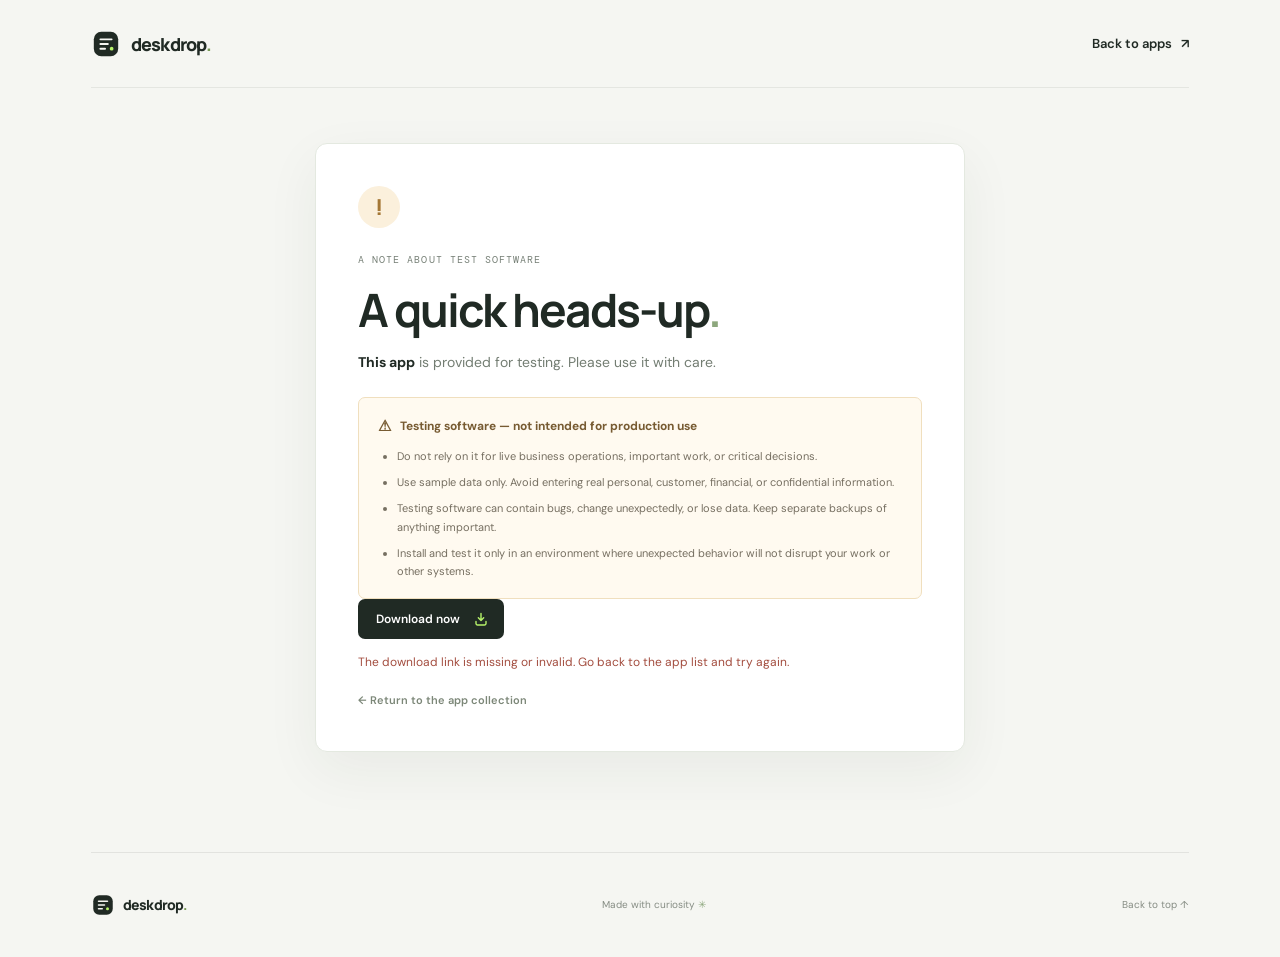
==== download.html @ 0772ec6a "download page" ====
<!doctype html>
<html lang="en">
  <head>
    <meta charset="utf-8">
    <meta name="viewport" content="width=device-width, initial-scale=1">
    <meta name="theme-color" content="#f5f6f2">
    <meta name="robots" content="noindex">
    <title>Before you download — Deskdrop</title>
    <link rel="preconnect" href="https://fonts.googleapis.com">
    <link rel="preconnect" href="https://fonts.gstatic.com" crossorigin>
    <link
      href="https://fonts.googleapis.com/css2?family=DM+Mono:wght@400;500&family=DM+Sans:wght@400;500;600;700&family=Manrope:wght@400;500;600;700;800&display=swap"
      rel="stylesheet"
    >
    <link rel="stylesheet" href="styles.css">
    <script src="download.js" defer></script>
  </head>
  <body id="top" class="download-page">
    <div class="site-shell">
      <header class="topbar">
        <a class="brand" href="./" aria-label="Deskdrop home">
          <span class="brand-mark" aria-hidden="true">
            <svg viewBox="0 0 32 32" fill="none">
              <rect x="3" y="3" width="26" height="26" rx="8" fill="currentColor"></rect>
              <path d="M10 11h12M10 16h8M10 21h5" stroke="#F5F6F2" stroke-width="2" stroke-linecap="round"></path>
              <circle cx="22" cy="21" r="2" fill="#B6F36A"></circle>
            </svg>
          </span>
          <span>deskdrop<span class="brand-period">.</span></span>
        </a>
        <a class="topbar-link" href="./">Back to apps <span aria-hidden="true">↗</span></a>
      </header>

      <main class="download-main">
        <section class="reminder-card" aria-labelledby="reminder-title">
          <div class="reminder-icon" aria-hidden="true">!</div>
          <div class="eyebrow section-eyebrow">A NOTE ABOUT TEST SOFTWARE</div>
          <h1 id="reminder-title">A quick heads-up<span>.</span></h1>
          <p class="reminder-intro">
            <strong id="app-name">This app</strong> is provided for testing. Please use it with care.
          </p>

          <div class="testing-notice">
            <div class="notice-title"><span aria-hidden="true">⚠</span> Testing software — not intended for production use</div>
            <ul>
              <li>Do not rely on it for live business operations, important work, or critical decisions.</li>
              <li>Use sample data only. Avoid entering real personal, customer, financial, or confidential information.</li>
              <li>Testing software can contain bugs, change unexpectedly, or lose data. Keep separate backups of anything important.</li>
              <li>Install and test it only in an environment where unexpected behavior will not disrupt your work or other systems.</li>
            </ul>
          </div>

          <p class="download-status" id="download-status" role="status" aria-live="polite">
            Your download will start automatically in <span id="countdown">8</span> seconds.
          </p>
          <div class="download-actions">
            <a class="hero-cta download-now" id="download-now" href="#">
              Download now
              <svg aria-hidden="true" viewBox="0 0 16 16" fill="none">
                <path d="M8 2.5v7m0 0 2.7-2.7M8 9.5 5.3 6.8M3 10.5v2A1.5 1.5 0 0 0 4.5 14h7a1.5 1.5 0 0 0 1.5-1.5v-2" stroke="currentColor" stroke-width="1.4" stroke-linecap="round" stroke-linejoin="round"></path>
              </svg>
            </a>
            <button class="cancel-download" id="cancel-download" type="button">Cancel automatic download</button>
          </div>
          <p class="download-error" id="download-error" role="alert" hidden>
            The download link is missing or invalid. Go back to the app list and try again.
          </p>
          <a class="return-link" href="./">← Return to the app collection</a>
        </section>
      </main>

      <footer class="footer">
        <a class="brand footer-brand" href="./">
          <span class="brand-mark" aria-hidden="true">
            <svg viewBox="0 0 32 32" fill="none">
              <rect x="3" y="3" width="26" height="26" rx="8" fill="currentColor"></rect>
              <path d="M10 11h12M10 16h8M10 21h5" stroke="#F5F6F2" stroke-width="2" stroke-linecap="round"></path>
              <circle cx="22" cy="21" r="2" fill="#B6F36A"></circle>
            </svg>
          </span>
          <span>deskdrop<span class="brand-period">.</span></span>
        </a>
        <p>Made with curiosity <span aria-hidden="true">✳</span></p>
        <a class="back-to-top" href="#top">Back to top ↑</a>
      </footer>
    </div>
  </body>
</html>
---- styles.css ----
:root {
  color-scheme: light;
  --ink: #202a24;
  --muted: #788078;
  --paper: #f5f6f2;
  --card: #fff;
  --line: #e5e9e1;
  --green: #b6f36a;
  --deep-green: #314735;
  --mono: "DM Mono", monospace;
  --sans: "DM Sans", sans-serif;
  --display: "Manrope", sans-serif;
}

* {
  box-sizing: border-box;
}

html {
  scroll-behavior: smooth;
}

body {
  margin: 0;
  background: var(--paper);
  color: var(--ink);
  font-family: var(--sans);
  -webkit-font-smoothing: antialiased;
}

a {
  color: inherit;
  text-decoration: none;
}

button,
input {
  font: inherit;
}

.site-shell {
  max-width: 1440px;
  margin: 0 auto;
  padding: 0 7.1%;
}

.topbar {
  height: 88px;
  display: flex;
  align-items: center;
  justify-content: space-between;
  border-bottom: 1px solid rgba(32, 42, 36, 0.08);
}

.brand {
  display: inline-flex;
  align-items: center;
  gap: 10px;
  font-family: var(--display);
  font-size: 18px;
  font-weight: 800;
  letter-spacing: -0.8px;
}

.brand-mark {
  width: 30px;
  height: 30px;
  color: var(--ink);
}

.brand-mark svg {
  display: block;
  width: 100%;
  height: 100%;
}

.brand-period {
  color: #789a56;
}

.topbar-link {
  display: inline-flex;
  align-items: center;
  gap: 9px;
  font-size: 13px;
  font-weight: 600;
  transition: color 160ms ease;
}

.topbar-link:hover,
.back-to-top:hover {
  color: #668747;
}

.topbar-link svg {
  width: 16px;
  height: 16px;
}

.hero {
  position: relative;
  min-height: 492px;
  display: flex;
  align-items: center;
  overflow: hidden;
}

.hero-copy {
  position: relative;
  z-index: 1;
  width: 55%;
  padding: 54px 0 76px;
}

.eyebrow {
  display: flex;
  align-items: center;
  gap: 9px;
  color: #778077;
  font-family: var(--mono);
  font-size: 10px;
  letter-spacing: 1.05px;
  text-transform: uppercase;
}

.status-dot {
  width: 7px;
  height: 7px;
  border-radius: 50%;
  background: #8eb866;
  box-shadow: 0 0 0 4px rgba(142, 184, 102, 0.13);
}

h1,
h2,
h3,
p {
  margin-top: 0;
}

.hero h1 {
  margin: 22px 0 17px;
  font-family: var(--display);
  font-size: clamp(48px, 6vw, 76px);
  font-weight: 700;
  letter-spacing: -5px;
  line-height: 1.04;
}

.hero h1 span {
  color: #8da77d;
}

.hero-description {
  max-width: 405px;
  margin-bottom: 28px;
  color: #747d74;
  font-size: 15px;
  line-height: 1.75;
}

.hero-cta {
  display: inline-flex;
  align-items: center;
  gap: 20px;
  padding: 12px 15px 12px 18px;
  border-radius: 7px;
  background: var(--ink);
  color: white;
  font-size: 12px;
  font-weight: 600;
  transition: transform 160ms ease, background 160ms ease;
}

.hero-cta:hover {
  transform: translateY(-2px);
  background: #38453b;
}

.hero-cta span {
  color: var(--green);
  font-size: 16px;
}

.hero-art {
  position: absolute;
  top: 36px;
  right: 1%;
  width: min(43%, 475px);
  aspect-ratio: 1;
  display: grid;
  place-items: center;
}

.orbit {
  position: absolute;
  border: 1px solid rgba(125, 151, 113, 0.2);
  border-radius: 50%;
}

.orbit-one {
  width: 87%;
  height: 87%;
}

.orbit-two {
  width: 68%;
  height: 68%;
}

.orbit-three {
  width: 49%;
  height: 49%;
  background: rgba(229, 236, 223, 0.45);
}

.orbit-center {
  position: relative;
  z-index: 1;
  width: 42%;
  filter: drop-shadow(0 18px 18px rgba(34, 48, 36, 0.13));
  transform: rotate(-8deg);
}

.orbit-center svg {
  display: block;
  width: 100%;
}

.art-spark {
  position: absolute;
  color: #91ad7d;
}

.spark-one {
  top: 13%;
  right: 18%;
  font-size: 26px;
}

.spark-two {
  bottom: 20%;
  left: 14%;
  color: #d09c63;
  font-size: 21px;
}

.art-label {
  position: absolute;
  right: 0;
  bottom: 18%;
  color: #8b9388;
  font-family: var(--mono);
  font-size: 9px;
  letter-spacing: 0.5px;
  transform: rotate(-7deg);
}

.hero-note {
  position: absolute;
  right: 0;
  bottom: 29px;
  left: 0;
  display: flex;
  gap: 13px;
  color: #959b92;
  font-family: var(--mono);
  font-size: 9px;
  letter-spacing: 1px;
}

.hero-note span:first-child {
  color: #9bad8c;
}

.collection {
  padding: 76px 0 82px;
  border-top: 1px solid rgba(32, 42, 36, 0.09);
}

.section-heading {
  display: flex;
  align-items: flex-end;
  justify-content: space-between;
  margin-bottom: 30px;
}

.section-eyebrow {
  margin-bottom: 12px;
}

.section-heading h2 {
  margin: 0;
  font-family: var(--display);
  font-size: clamp(27px, 3vw, 36px);
  font-weight: 700;
  letter-spacing: -1.8px;
}

.section-heading h2 span {
  color: #8da77d;
}

.collection-count {
  margin: 0 2px 5px 0;
  color: #828a81;
  font-family: var(--mono);
  font-size: 10px;
  letter-spacing: 0.8px;
}

.toolbar {
  display: flex;
  align-items: center;
  justify-content: space-between;
  gap: 20px;
  margin-bottom: 24px;
}

.filters {
  display: flex;
  flex-wrap: wrap;
  gap: 7px;
}

.filter-button {
  padding: 8px 13px;
  border: 1px solid transparent;
  border-radius: 5px;
  background: transparent;
  color: #798078;
  cursor: pointer;
  font-size: 11px;
  font-weight: 600;
  transition: background 150ms ease, color 150ms ease, border-color 150ms ease;
}

.filter-button:hover {
  color: var(--ink);
}

.filter-button.is-active {
  border-color: var(--ink);
  background: var(--ink);
  color: white;
}

.search-box {
  width: 220px;
  min-width: 180px;
  height: 39px;
  display: flex;
  align-items: center;
  gap: 9px;
  padding: 0 10px;
  border: 1px solid #e0e5dc;
  border-radius: 5px;
  background: rgba(255, 255, 255, 0.62);
  color: #899187;
}

.search-box:focus-within {
  border-color: #a9bb9b;
  box-shadow: 0 0 0 3px rgba(142, 184, 102, 0.1);
}

.search-box svg {
  width: 17px;
  height: 17px;
  flex: 0 0 auto;
}

.search-box input {
  width: 100%;
  min-width: 0;
  padding: 0;
  border: 0;
  outline: 0;
  background: transparent;
  color: var(--ink);
  font-size: 11px;
}

.search-box input::placeholder {
  color: #a0a69f;
}

.search-box kbd {
  display: grid;
  width: 17px;
  height: 19px;
  flex: 0 0 auto;
  place-items: center;
  border: 1px solid #e3e7e0;
  border-radius: 3px;
  color: #9aa197;
  font-family: var(--mono);
  font-size: 10px;
}

.app-grid {
  display: grid;
  grid-template-columns: repeat(3, minmax(0, 1fr));
  gap: 16px;
}

.app-card {
  min-height: 242px;
  display: flex;
  flex-direction: column;
  padding: 19px 19px 16px;
  border: 1px solid #e8ebe5;
  border-radius: 8px;
  background: var(--card);
  transition: transform 180ms ease, box-shadow 180ms ease, border-color 180ms ease;
}

.app-card:hover {
  transform: translateY(-3px);
  border-color: #d9e1d2;
  box-shadow: 0 12px 28px rgba(39, 54, 40, 0.06);
}

.card-topline {
  display: flex;
  align-items: flex-start;
  justify-content: space-between;
}

.app-icon {
  width: 44px;
  height: 44px;
  display: grid;
  place-items: center;
  border-radius: 12px;
  background: var(--icon-bg);
  color: #364c3a;
  font-size: 23px;
}

.app-status {
  display: inline-flex;
  align-items: center;
  gap: 6px;
  padding: 5px 8px;
  border-radius: 20px;
  background: #f1f6eb;
  color: #708b5d;
  font-family: var(--mono);
  font-size: 9px;
}

.app-status span {
  width: 5px;
  height: 5px;
  border-radius: 50%;
  background: #93b46f;
}

.app-status.status-progress {
  background: #fbf3e7;
  color: #aa8755;
}

.app-status.status-progress span {
  background: #d7a75f;
}

.card-content {
  flex: 1;
  padding-top: 15px;
}

.app-meta {
  display: flex;
  align-items: center;
  gap: 7px;
  margin-bottom: 6px;
  color: #929990;
  font-family: var(--mono);
  font-size: 9px;
}

.meta-divider {
  color: #c1c7bf;
}

.card-content h3 {
  margin-bottom: 6px;
  font-family: var(--display);
  font-size: 17px;
  font-weight: 700;
  letter-spacing: -0.4px;
}

.card-content p {
  margin-bottom: 13px;
  color: #828a81;
  font-size: 11px;
  line-height: 1.65;
}

.card-bottom {
  display: flex;
  align-items: center;
  justify-content: space-between;
  padding-top: 12px;
  border-top: 1px solid #eff1ed;
}

.app-category {
  padding: 5px 7px;
  border-radius: 4px;
  background: #f5f6f3;
  color: #848b83;
  font-size: 9px;
  font-weight: 600;
}

.download-link {
  display: inline-flex;
  align-items: center;
  gap: 6px;
  color: #465b3e;
  font-size: 10px;
  font-weight: 700;
  transition: color 150ms ease;
}

.download-link:hover {
  color: #789d55;
}

.download-link svg {
  width: 15px;
  height: 15px;
}

.download-link.link-disabled {
  color: #adb3ab;
  cursor: default;
}

.empty-state {
  grid-column: 1 / -1;
  min-height: 235px;
  display: flex;
  flex-direction: column;
  align-items: center;
  justify-content: center;
  border: 1px dashed #d8dfd3;
  border-radius: 8px;
  background: rgba(255, 255, 255, 0.45);
  text-align: center;
}

.empty-state > span {
  margin-bottom: 10px;
  color: #91a77e;
  font-size: 25px;
}

.empty-state h3 {
  margin-bottom: 7px;
  font-family: var(--display);
  font-size: 16px;
  letter-spacing: -0.4px;
}

.empty-state p {
  margin-bottom: 0;
  color: #858d83;
  font-size: 11px;
}

.empty-state code {
  padding: 2px 5px;
  border-radius: 3px;
  background: #ebefe8;
  color: #506447;
  font-family: var(--mono);
  font-size: 10px;
}

.about-strip {
  position: relative;
  min-height: 130px;
  display: flex;
  align-items: center;
  gap: 20px;
  overflow: hidden;
  padding: 25px 30px;
  border-radius: 9px;
  background: #e9eee4;
}

.about-icon {
  width: 44px;
  height: 44px;
  display: grid;
  flex: 0 0 auto;
  place-items: center;
  border-radius: 50%;
  background: #d6e2cb;
  color: #668252;
  font-size: 21px;
}

.about-strip h2 {
  margin-bottom: 5px;
  font-family: var(--display);
  font-size: 16px;
  letter-spacing: -0.4px;
}

.about-strip p {
  max-width: 530px;
  margin-bottom: 0;
  color: #727d70;
  font-size: 11px;
  line-height: 1.6;
}

.about-decoration {
  position: absolute;
  right: 35px;
  color: rgba(131, 158, 112, 0.28);
  font-size: 83px;
}

.footer {
  min-height: 105px;
  display: flex;
  align-items: center;
  justify-content: space-between;
  margin-top: 45px;
  border-top: 1px solid rgba(32, 42, 36, 0.09);
}

.footer-brand {
  gap: 8px;
  font-size: 14px;
}

.footer-brand .brand-mark {
  width: 24px;
  height: 24px;
}

.footer p,
.back-to-top {
  margin: 0;
  color: #858c83;
  font-size: 10px;
}

.footer p span {
  color: #8da77d;
}

.back-to-top {
  transition: color 160ms ease;
}

.visually-hidden {
  position: absolute;
  width: 1px;
  height: 1px;
  overflow: hidden;
  clip: rect(0, 0, 0, 0);
  white-space: nowrap;
  clip-path: inset(50%);
}

@media (max-width: 900px) {
  .site-shell {
    padding: 0 5%;
  }

  .hero {
    min-height: 420px;
  }

  .hero-copy {
    width: 59%;
  }

  .hero-art {
    right: -4%;
    width: 44%;
  }

  .app-grid {
    grid-template-columns: repeat(2, minmax(0, 1fr));
  }
}

@media (max-width: 620px) {
  .site-shell {
    padding: 0 22px;
  }

  .topbar {
    height: 70px;
  }

  .hero {
    min-height: 0;
    display: block;
    padding: 52px 0 45px;
  }

  .hero-copy {
    width: 100%;
    padding: 0;
  }

  .hero h1 {
    margin-top: 20px;
    font-size: clamp(49px, 13vw, 68px);
    letter-spacing: -3.7px;
  }

  .hero-description {
    max-width: 340px;
    font-size: 14px;
  }

  .hero-art {
    position: relative;
    top: auto;
    right: auto;
    width: min(76%, 315px);
    margin: 8px auto -3px;
  }

  .art-label {
    right: -9%;
  }

  .hero-note {
    bottom: 13px;
  }

  .collection {
    padding: 58px 0 60px;
  }

  .section-heading {
    align-items: flex-start;
    gap: 10px;
    margin-bottom: 22px;
  }

  .section-heading h2 {
    max-width: 255px;
    font-size: 29px;
  }

  .collection-count {
    margin-top: 22px;
    font-size: 9px;
  }

  .toolbar {
    align-items: stretch;
    flex-direction: column-reverse;
    gap: 11px;
    margin-bottom: 18px;
  }

  .search-box {
    width: 100%;
  }

  .filters {
    gap: 2px;
  }

  .filter-button {
    padding: 8px 10px;
  }

  .app-grid {
    grid-template-columns: 1fr;
    gap: 11px;
  }

  .app-card {
    min-height: 228px;
  }

  .about-strip {
    align-items: flex-start;
    gap: 13px;
    padding: 22px 18px;
  }

  .about-icon {
    width: 36px;
    height: 36px;
    font-size: 18px;
  }

  .about-strip h2 {
    font-size: 14px;
  }

  .about-decoration {
    right: -18px;
    bottom: -28px;
    font-size: 65px;
  }

  .footer {
    min-height: 94px;
    margin-top: 30px;
  }

  .footer p {
    display: none;
  }
}

@media (prefers-reduced-motion: reduce) {
  *,
  *::before,
  *::after {
    scroll-behavior: auto !important;
    transition-duration: 0.01ms !important;
    animation-duration: 0.01ms !important;
    animation-iteration-count: 1 !important;
  }
}

.download-main {
  min-height: calc(100vh - 193px);
  display: grid;
  place-items: center;
  padding: 55px 0;
}

.reminder-card {
  width: min(100%, 650px);
  padding: 42px;
  border: 1px solid #e4e9e0;
  border-radius: 12px;
  background: #fff;
  box-shadow: 0 18px 55px rgba(39, 54, 40, 0.06);
}

.reminder-icon {
  width: 42px;
  height: 42px;
  display: grid;
  place-items: center;
  margin-bottom: 25px;
  border-radius: 50%;
  background: #fbf0dc;
  color: #a47735;
  font-family: var(--display);
  font-size: 22px;
  font-weight: 800;
}

.reminder-card h1 {
  margin: 10px 0 10px;
  font-family: var(--display);
  font-size: clamp(34px, 5vw, 46px);
  letter-spacing: -2px;
}

.reminder-card h1 span {
  color: #8da77d;
}

.reminder-intro {
  margin-bottom: 23px;
  color: #737d72;
  font-size: 14px;
  line-height: 1.65;
}

.reminder-intro strong {
  color: var(--ink);
}

.testing-notice {
  padding: 18px 19px;
  border: 1px solid #f0dfbe;
  border-radius: 7px;
  background: #fffaf0;
}

.notice-title {
  display: flex;
  align-items: center;
  gap: 9px;
  margin-bottom: 11px;
  color: #775b32;
  font-size: 12px;
  font-weight: 700;
}

.notice-title span {
  font-size: 15px;
}

.testing-notice ul {
  display: grid;
  gap: 8px;
  margin: 0;
  padding-left: 19px;
  color: #766f61;
  font-size: 11px;
  line-height: 1.65;
}

.download-status {
  min-height: 18px;
  margin: 21px 0 13px;
  color: #727d72;
  font-size: 11px;
}

.download-status span {
  color: #465b3e;
  font-family: var(--mono);
  font-weight: 500;
}

.download-actions {
  display: flex;
  align-items: center;
  flex-wrap: wrap;
  gap: 11px;
}

.download-now {
  gap: 13px;
  border: 0;
  cursor: pointer;
}

.download-now svg {
  width: 16px;
  height: 16px;
  color: var(--green);
}

.cancel-download {
  padding: 10px 12px;
  border: 1px solid #e5e9e1;
  border-radius: 6px;
  background: #fff;
  color: #737d72;
  cursor: pointer;
  font-size: 11px;
  font-weight: 600;
}

.cancel-download:hover:not(:disabled) {
  border-color: #cbd5c5;
  color: var(--ink);
}

.cancel-download:disabled {
  color: #90988e;
  cursor: default;
}

.download-error {
  margin: 15px 0 0;
  color: #a34d3f;
  font-size: 12px;
}

.return-link {
  display: inline-block;
  margin-top: 23px;
  color: #7c8778;
  font-size: 11px;
  font-weight: 600;
}

.return-link:hover {
  color: #4b653d;
}

@media (max-width: 620px) {
  .download-main {
    min-height: calc(100vh - 164px);
    padding: 35px 0;
  }

  .reminder-card {
    padding: 26px 20px;
  }

  .testing-notice {
    padding: 15px;
  }
}
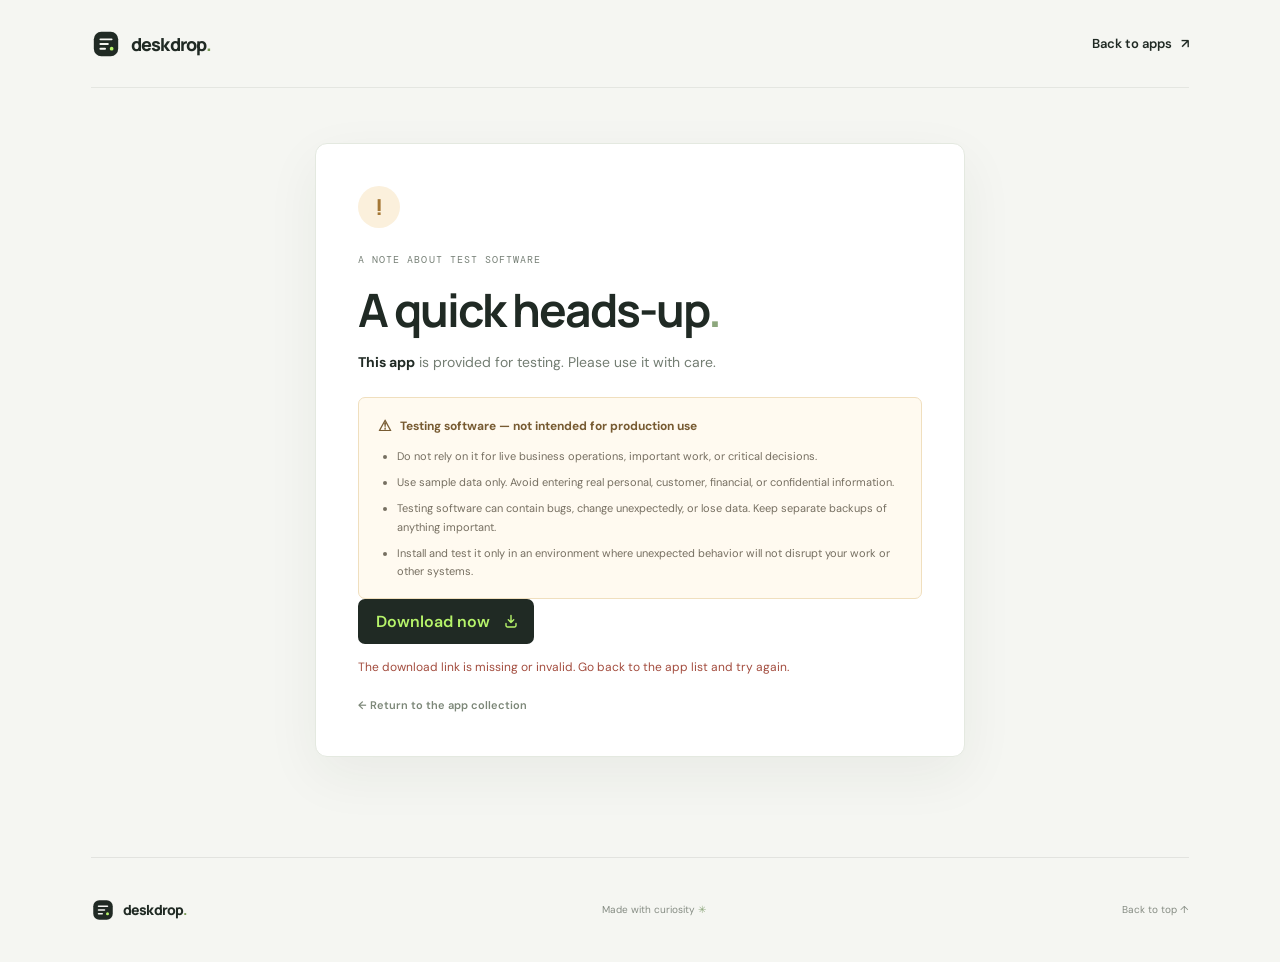
==== commit aa8142fb: "with version control" ====
--- a/download.html
+++ b/download.html
@@ -51,11 +51,12 @@
           </div>
 
           <p class="download-status" id="download-status" role="status" aria-live="polite">
-            Your download will start automatically in <span id="countdown">8</span> seconds.
+            <span id="countdown-intro">Your download will start automatically in</span>
+            <span id="countdown">8</span> seconds.
           </p>
           <div class="download-actions">
             <a class="hero-cta download-now" id="download-now" href="#">
-              Download now
+              <span id="continue-label">Download now</span>
               <svg aria-hidden="true" viewBox="0 0 16 16" fill="none">
                 <path d="M8 2.5v7m0 0 2.7-2.7M8 9.5 5.3 6.8M3 10.5v2A1.5 1.5 0 0 0 4.5 14h7a1.5 1.5 0 0 0 1.5-1.5v-2" stroke="currentColor" stroke-width="1.4" stroke-linecap="round" stroke-linejoin="round"></path>
               </svg>
--- a/styles.css
+++ b/styles.css
@@ -415,6 +415,112 @@
   transition: transform 180ms ease, box-shadow 180ms ease, border-color 180ms ease;
 }
 
+.release-history {
+  margin-top: 14px;
+  padding-top: 11px;
+  border-top: 1px solid #eff1ed;
+}
+
+.release-history summary {
+  display: flex;
+  width: fit-content;
+  align-items: center;
+  gap: 5px;
+  color: #65775d;
+  cursor: pointer;
+  font-size: 10px;
+  font-weight: 700;
+  list-style: none;
+}
+
+.release-history summary::-webkit-details-marker {
+  display: none;
+}
+
+.release-history summary::before {
+  content: "+";
+  color: #8ba477;
+  font-family: var(--mono);
+  font-size: 13px;
+}
+
+.release-history[open] summary::before {
+  content: "−";
+}
+
+.release-history summary span {
+  color: #90988e;
+  font-family: var(--mono);
+  font-size: 9px;
+  font-weight: 400;
+}
+
+.release-history ol {
+  display: grid;
+  gap: 0;
+  margin: 7px 0 0;
+  padding: 0;
+  list-style: none;
+}
+
+.release-entry {
+  padding: 10px 0;
+  border-top: 1px solid #f0f2ee;
+}
+
+.release-heading {
+  display: flex;
+  align-items: center;
+  gap: 8px;
+  color: #465244;
+  font-family: var(--mono);
+  font-size: 10px;
+}
+
+.release-heading time {
+  margin-left: auto;
+  color: #929990;
+  font-size: 9px;
+}
+
+.latest-badge {
+  padding: 3px 5px;
+  border-radius: 3px;
+  background: #eef5e8;
+  color: #6f8d59;
+  font-size: 8px;
+}
+
+.release-notes {
+  display: grid;
+  gap: 4px;
+  margin: 7px 0 0;
+  padding-left: 14px;
+  color: #828a81;
+  font-size: 10px;
+  line-height: 1.5;
+}
+
+.release-download,
+.release-unavailable {
+  display: inline-block;
+  margin-top: 7px;
+  font-size: 9px;
+  font-weight: 700;
+}
+
+.release-download {
+  color: #536b46;
+}
+
+.release-download:hover {
+  color: #789d55;
+}
+
+.release-unavailable {
+  color: #a3aaa1;
+}
+
 .app-card:hover {
   transform: translateY(-3px);
   border-color: #d9e1d2;
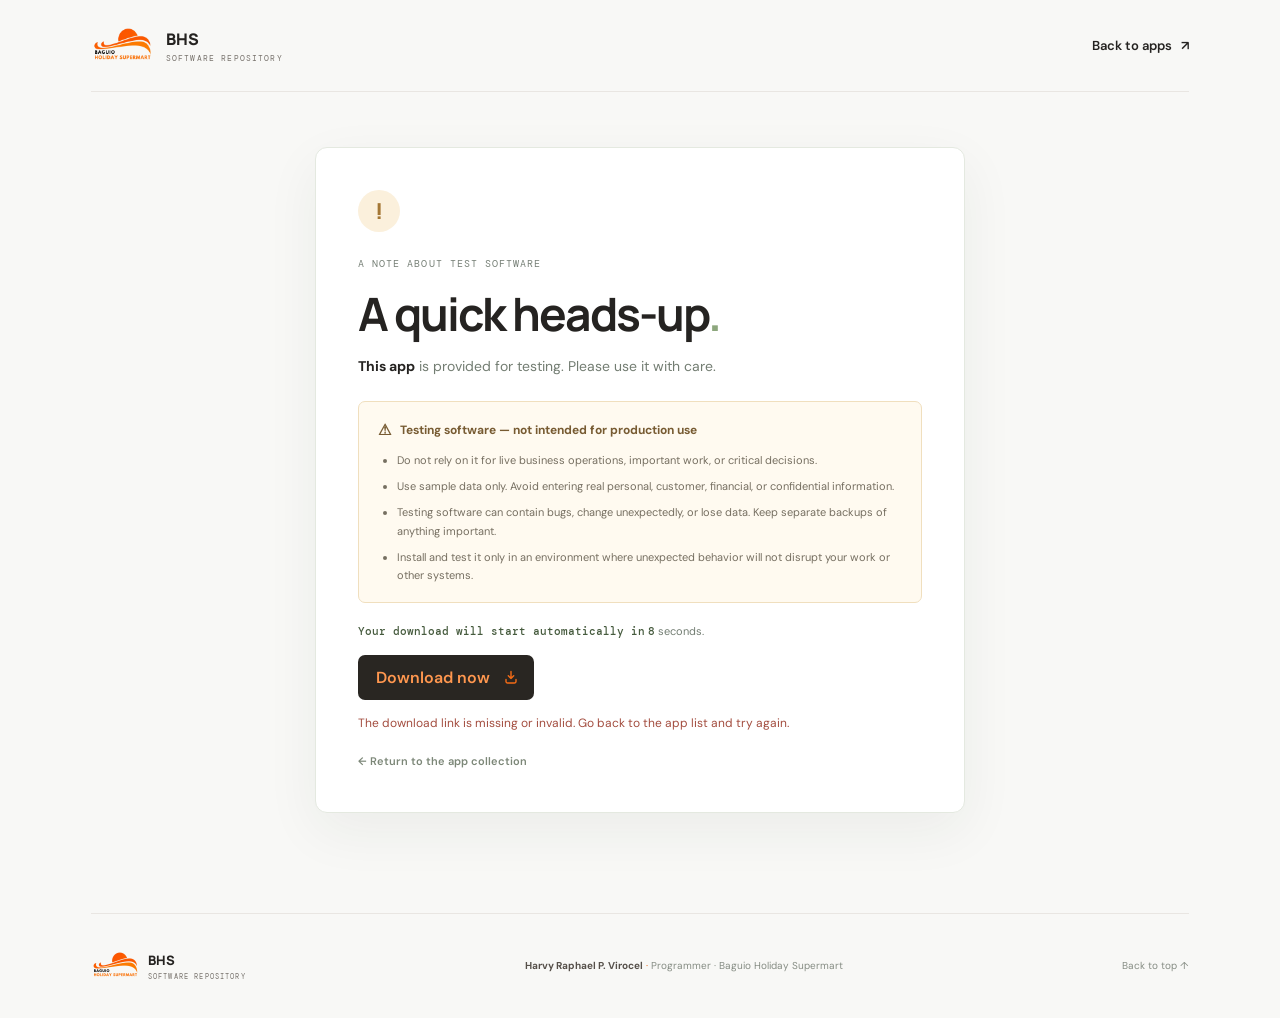
==== commit 1d02bfeb: "rebranding and added password for logging in" ====
--- a/download.html
+++ b/download.html
@@ -3,9 +3,9 @@
   <head>
     <meta charset="utf-8">
     <meta name="viewport" content="width=device-width, initial-scale=1">
-    <meta name="theme-color" content="#f5f6f2">
+    <meta name="theme-color" content="#f8f8f6">
     <meta name="robots" content="noindex">
-    <title>Before you download — Deskdrop</title>
+    <title>Before you download — BHS Software Repository</title>
     <link rel="preconnect" href="https://fonts.googleapis.com">
     <link rel="preconnect" href="https://fonts.gstatic.com" crossorigin>
     <link
@@ -13,20 +13,18 @@
       rel="stylesheet"
     >
     <link rel="stylesheet" href="styles.css">
+    <script src="access-config.js" defer></script>
     <script src="download.js" defer></script>
   </head>
   <body id="top" class="download-page">
     <div class="site-shell">
       <header class="topbar">
-        <a class="brand" href="./" aria-label="Deskdrop home">
-          <span class="brand-mark" aria-hidden="true">
-            <svg viewBox="0 0 32 32" fill="none">
-              <rect x="3" y="3" width="26" height="26" rx="8" fill="currentColor"></rect>
-              <path d="M10 11h12M10 16h8M10 21h5" stroke="#F5F6F2" stroke-width="2" stroke-linecap="round"></path>
-              <circle cx="22" cy="21" r="2" fill="#B6F36A"></circle>
-            </svg>
+        <a class="brand" href="./" aria-label="Baguio Holiday Supermart Software Repository home">
+          <img class="brand-logo" src="./assets/bhs-logo.png" alt="Baguio Holiday Supermart">
+          <span class="brand-copy">
+            <strong>BHS</strong>
+            <span>SOFTWARE REPOSITORY</span>
           </span>
-          <span>deskdrop<span class="brand-period">.</span></span>
         </a>
         <a class="topbar-link" href="./">Back to apps <span aria-hidden="true">↗</span></a>
       </header>
@@ -50,6 +48,16 @@
             </ul>
           </div>
 
+          <form class="access-form" id="access-form">
+            <label for="access-password">Enter the download access password</label>
+            <div class="access-input-row">
+              <input id="access-password" name="password" type="password" autocomplete="current-password" required>
+              <button class="hero-cta access-submit" type="submit">Continue</button>
+            </div>
+            <p class="access-feedback" id="access-feedback" role="status" aria-live="polite"></p>
+          </form>
+
+          <div class="download-unlocked" id="download-unlocked" hidden>
           <p class="download-status" id="download-status" role="status" aria-live="polite">
             <span id="countdown-intro">Your download will start automatically in</span>
             <span id="countdown">8</span> seconds.
@@ -66,22 +74,20 @@
           <p class="download-error" id="download-error" role="alert" hidden>
             The download link is missing or invalid. Go back to the app list and try again.
           </p>
+          </div>
           <a class="return-link" href="./">← Return to the app collection</a>
         </section>
       </main>
 
       <footer class="footer">
-        <a class="brand footer-brand" href="./">
-          <span class="brand-mark" aria-hidden="true">
-            <svg viewBox="0 0 32 32" fill="none">
-              <rect x="3" y="3" width="26" height="26" rx="8" fill="currentColor"></rect>
-              <path d="M10 11h12M10 16h8M10 21h5" stroke="#F5F6F2" stroke-width="2" stroke-linecap="round"></path>
-              <circle cx="22" cy="21" r="2" fill="#B6F36A"></circle>
-            </svg>
+        <a class="brand footer-brand" href="./" aria-label="Baguio Holiday Supermart Software Repository home">
+          <img class="brand-logo" src="./assets/bhs-logo.png" alt="Baguio Holiday Supermart">
+          <span class="brand-copy">
+            <strong>BHS</strong>
+            <span>SOFTWARE REPOSITORY</span>
           </span>
-          <span>deskdrop<span class="brand-period">.</span></span>
         </a>
-        <p>Made with curiosity <span aria-hidden="true">✳</span></p>
+        <p><strong>Harvy Raphael P. Virocel</strong> <span aria-hidden="true">·</span> Programmer · Baguio Holiday Supermart</p>
         <a class="back-to-top" href="#top">Back to top ↑</a>
       </footer>
     </div>
--- a/styles.css
+++ b/styles.css
@@ -939,11 +939,601 @@
   }
 }
 
+:root {
+  --ink: #252321;
+  --muted: #77736e;
+  --paper: #f8f8f6;
+  --line: #e8e5e1;
+  --green: #f36b16;
+  --deep-green: #d9580b;
+}
+
+.topbar {
+  height: 92px;
+  border-color: #e9e6e2;
+}
+
+.brand {
+  gap: 13px;
+}
+
+.brand-logo {
+  width: 62px;
+  height: 62px;
+  flex: 0 0 auto;
+  object-fit: contain;
+}
+
+.brand-copy {
+  display: grid;
+  gap: 3px;
+}
+
+.brand-copy strong {
+  font-family: var(--display);
+  font-size: 16px;
+  font-weight: 800;
+  letter-spacing: 0.2px;
+}
+
+.brand-copy > span {
+  color: #78736d;
+  font-family: var(--mono);
+  font-size: 8px;
+  font-weight: 400;
+  letter-spacing: 1.15px;
+}
+
+.brand-period,
+.hero h1 span,
+.section-heading h2 span {
+  color: #e8610d;
+}
+
+.topbar-link:hover,
+.back-to-top:hover {
+  color: #dc5c0c;
+}
+
+.hero {
+  min-height: 500px;
+  background:
+    radial-gradient(ellipse at 86% 40%, rgba(246, 222, 205, 0.45), transparent 42%),
+    linear-gradient(110deg, transparent 48%, rgba(252, 245, 240, 0.7));
+}
+
+.hero-copy {
+  width: 56%;
+  padding: 58px 0 78px;
+}
+
+.status-dot {
+  background: #ec6a1c;
+  box-shadow: 0 0 0 4px rgba(236, 106, 28, 0.13);
+}
+
+.hero h1 {
+  font-size: clamp(46px, 5.7vw, 70px);
+  letter-spacing: -4px;
+}
+
+.hero-description {
+  max-width: 430px;
+}
+
+.hero-cta {
+  background: #292622;
+}
+
+.hero-cta:hover {
+  background: #4b382c;
+}
+
+.hero-cta span {
+  color: #ff974f;
+}
+
+.repository-visual {
+  position: absolute;
+  top: 50%;
+  right: 1%;
+  width: 41%;
+  max-width: 440px;
+  transform: translateY(-50%);
+}
+
+.repository-window {
+  overflow: hidden;
+  border: 1px solid rgba(62, 50, 41, 0.11);
+  border-radius: 12px;
+  background: #fff;
+  box-shadow: 0 28px 70px rgba(72, 47, 30, 0.12), 0 4px 12px rgba(72, 47, 30, 0.04);
+  transform: rotate(1.5deg);
+}
+
+.repository-window-bar {
+  min-height: 42px;
+  display: flex;
+  align-items: center;
+  gap: 12px;
+  padding: 0 15px;
+  border-bottom: 1px solid #f0edea;
+  color: #8c857e;
+  font-family: var(--mono);
+  font-size: 8px;
+  letter-spacing: 0.8px;
+}
+
+.window-dots {
+  display: flex;
+  gap: 4px;
+}
+
+.window-dots i {
+  width: 6px;
+  height: 6px;
+  border-radius: 50%;
+  background: #e9a17b;
+}
+
+.window-dots i:nth-child(2) {
+  background: #e4c28c;
+}
+
+.window-dots i:nth-child(3) {
+  background: #b3c29e;
+}
+
+.repository-lock {
+  margin-left: auto;
+  padding: 5px 7px;
+  border-radius: 4px;
+  background: #fff2e9;
+  color: #bb5a1b;
+  font-size: 7px;
+  letter-spacing: 0.6px;
+}
+
+.repository-window-body {
+  padding: 21px 20px 15px;
+}
+
+.repository-window-heading {
+  display: flex;
+  align-items: flex-end;
+  justify-content: space-between;
+  margin-bottom: 17px;
+}
+
+.window-kicker {
+  color: #a09a93;
+  font-family: var(--mono);
+  font-size: 8px;
+  letter-spacing: 0.7px;
+}
+
+.repository-window-heading h2 {
+  margin: 5px 0 0;
+  font-family: var(--display);
+  font-size: 21px;
+  letter-spacing: -0.7px;
+}
+
+.library-count {
+  display: grid;
+  justify-items: end;
+  gap: 1px;
+  color: #d85d10;
+}
+
+.library-count strong {
+  font-family: var(--display);
+  font-size: 22px;
+}
+
+.library-count small {
+  color: #969089;
+  font-family: var(--mono);
+  font-size: 7px;
+  letter-spacing: 0.8px;
+}
+
+.repository-app-row {
+  min-height: 58px;
+  display: grid;
+  grid-template-columns: 34px minmax(0, 1fr) auto;
+  align-items: center;
+  gap: 10px;
+  border-top: 1px solid #f1eeeb;
+}
+
+.repository-app-icon {
+  width: 32px;
+  height: 32px;
+  display: grid;
+  place-items: center;
+  border-radius: 8px;
+  background: #edf1e8;
+  color: #5e7450;
+  font-size: 17px;
+}
+
+.repository-app-icon.orange-icon {
+  background: #fff0e5;
+  color: #d96319;
+}
+
+.repository-app-row > span:nth-child(2) {
+  display: grid;
+  gap: 4px;
+  min-width: 0;
+}
+
+.repository-app-row strong {
+  overflow: hidden;
+  color: #37332f;
+  font-size: 10px;
+  text-overflow: ellipsis;
+  white-space: nowrap;
+}
+
+.repository-app-row small {
+  color: #969089;
+  font-size: 8px;
+}
+
+.repository-version {
+  padding: 4px 6px;
+  border: 1px solid #eeeae6;
+  border-radius: 4px;
+  color: #79736d;
+  font-family: var(--mono);
+  font-size: 8px;
+}
+
+.repository-window-foot {
+  display: flex;
+  align-items: center;
+  gap: 7px;
+  padding-top: 12px;
+  border-top: 1px solid #f1eeeb;
+  color: #8b857e;
+  font-size: 8px;
+}
+
+.repository-window-foot span {
+  width: 6px;
+  height: 6px;
+  border-radius: 50%;
+  background: #89a86c;
+}
+
+.hero-note {
+  color: #89827b;
+}
+
+.hero-note span:first-child {
+  color: #df681d;
+}
+
+.collection {
+  border-color: #e9e6e2;
+}
+
+.section-heading h2 span {
+  color: #e8610d;
+}
+
+.filter-button.is-active {
+  border-color: #292622;
+  background: #292622;
+}
+
+.filter-button:focus-visible,
+.download-link:focus-visible,
+.release-history summary:focus-visible,
+.search-box:focus-within {
+  outline-color: #ed8a4d;
+}
+
+.app-card:hover {
+  border-color: #ead2c2;
+  box-shadow: 0 12px 28px rgba(90, 58, 36, 0.08);
+}
+
+.download-link,
+.release-download {
+  color: #b64d0d;
+}
+
+.download-link:hover,
+.release-download:hover {
+  color: #e46a1d;
+}
+
+.app-status {
+  background: #f1f6eb;
+  color: #708b5d;
+}
+
+.app-status.status-progress {
+  background: #fff2e8;
+  color: #b65a20;
+}
+
+.app-status.status-progress span {
+  background: #e2813d;
+}
+
+.about-strip {
+  background: #f4e9df;
+}
+
+.about-icon {
+  background: #f0d4bf;
+  color: #a94d13;
+}
+
+.about-strip p {
+  max-width: 610px;
+}
+
+.about-strip .maintainer-credit {
+  margin-top: 10px;
+  color: #8b7566;
+  font-size: 10px;
+}
+
+.maintainer-credit strong {
+  color: #49382d;
+  font-weight: 700;
+}
+
+.about-decoration {
+  color: rgba(196, 104, 48, 0.2);
+  font-family: var(--display);
+  font-size: 50px;
+  font-weight: 800;
+  letter-spacing: -3px;
+}
+
+.footer {
+  border-color: #e9e6e2;
+}
+
+.footer-brand {
+  gap: 9px;
+}
+
+.footer-brand .brand-logo {
+  width: 48px;
+  height: 48px;
+}
+
+.footer-brand .brand-copy strong {
+  font-size: 13px;
+}
+
+.footer-brand .brand-copy > span {
+  font-size: 7px;
+}
+
+.footer p strong {
+  color: #56504a;
+  font-weight: 700;
+}
+
+.footer p span {
+  color: #e8610d;
+}
+
+.reminder-icon {
+  background: #fff0e5;
+  color: #b65315;
+}
+
+.reminder-card h1 span {
+  color: #e8610d;
+}
+
+.download-now {
+  background: #292622;
+}
+
+.download-now:hover {
+  background: #4b382c;
+}
+
+.download-now svg {
+  color: #ff974f;
+}
+
+.return-link:hover {
+  color: #bd5311;
+}
+
+@media (max-width: 900px) {
+  .hero {
+    min-height: 450px;
+  }
+
+  .hero-copy {
+    width: 56%;
+  }
+
+  .repository-visual {
+    right: -1%;
+    width: 42%;
+  }
+}
+
+@media (max-width: 620px) {
+  .topbar {
+    height: 76px;
+  }
+
+  .brand {
+    gap: 9px;
+  }
+
+  .brand-logo {
+    width: 48px;
+    height: 48px;
+  }
+
+  .brand-copy strong {
+    font-size: 14px;
+  }
+
+  .brand-copy > span {
+    font-size: 7px;
+  }
+
+  .topbar-link {
+    gap: 5px;
+    font-size: 11px;
+  }
+
+  .hero {
+    display: block;
+    min-height: 0;
+    padding: 42px 0 57px;
+    overflow: visible;
+  }
+
+  .hero-copy {
+    width: 100%;
+  }
+
+  .hero h1 {
+    font-size: clamp(41px, 11vw, 59px);
+    letter-spacing: -3px;
+  }
+
+  .repository-visual {
+    position: relative;
+    top: auto;
+    right: auto;
+    width: 92%;
+    max-width: 430px;
+    margin: 35px auto 0;
+    transform: none;
+  }
+
+  .repository-window {
+    transform: rotate(0.5deg);
+  }
+
+  .hero-note {
+    bottom: 19px;
+    font-size: 8px;
+  }
+
+  .about-strip {
+    padding-right: 17px;
+  }
+
+  .about-decoration {
+    right: -14px;
+    bottom: -10px;
+    font-size: 37px;
+  }
+
+  .footer {
+    min-height: 105px;
+    flex-wrap: wrap;
+    gap: 5px 12px;
+    justify-content: space-between;
+    padding: 14px 0;
+  }
+
+  .footer p {
+    display: block;
+    width: 100%;
+    order: 3;
+    font-size: 9px;
+  }
+
+  .footer-brand .brand-logo {
+    width: 40px;
+    height: 40px;
+  }
+
+  .footer-brand .brand-copy strong {
+    font-size: 12px;
+  }
+
+  .footer-brand .brand-copy > span {
+    font-size: 6px;
+  }
+}
+
 .download-main {
   min-height: calc(100vh - 193px);
   display: grid;
   place-items: center;
   padding: 55px 0;
+}
+
+.access-form {
+  margin-top: 22px;
+  padding: 17px;
+  border: 1px solid #eee5dc;
+  border-radius: 7px;
+  background: #fcfaf8;
+}
+
+.access-form label {
+  display: block;
+  margin-bottom: 9px;
+  color: #514a43;
+  font-size: 11px;
+  font-weight: 700;
+}
+
+.access-input-row {
+  display: flex;
+  gap: 9px;
+}
+
+.access-input-row input {
+  width: 100%;
+  min-width: 0;
+  height: 40px;
+  padding: 0 11px;
+  border: 1px solid #e3ddd6;
+  border-radius: 5px;
+  outline: none;
+  background: #fff;
+  color: var(--ink);
+  font-size: 12px;
+}
+
+.access-input-row input:focus {
+  border-color: #e88c53;
+  box-shadow: 0 0 0 3px rgba(232, 140, 83, 0.12);
+}
+
+.access-submit {
+  flex: 0 0 auto;
+  justify-content: center;
+  min-width: 98px;
+  padding: 10px 14px;
+  border: 0;
+  cursor: pointer;
+  background: #292622;
+}
+
+.access-feedback {
+  margin: 9px 0 0;
+  color: #a14330;
+  font-size: 10px;
+  line-height: 1.5;
+}
+
+.download-unlocked[hidden],
+.access-form[hidden] {
+  display: none;
 }
 
 .reminder-card {
@@ -1103,6 +1693,15 @@
     padding: 26px 20px;
   }
 
+  .access-input-row {
+    align-items: stretch;
+    flex-direction: column;
+  }
+
+  .access-submit {
+    min-height: 40px;
+  }
+
   .testing-notice {
     padding: 15px;
   }
